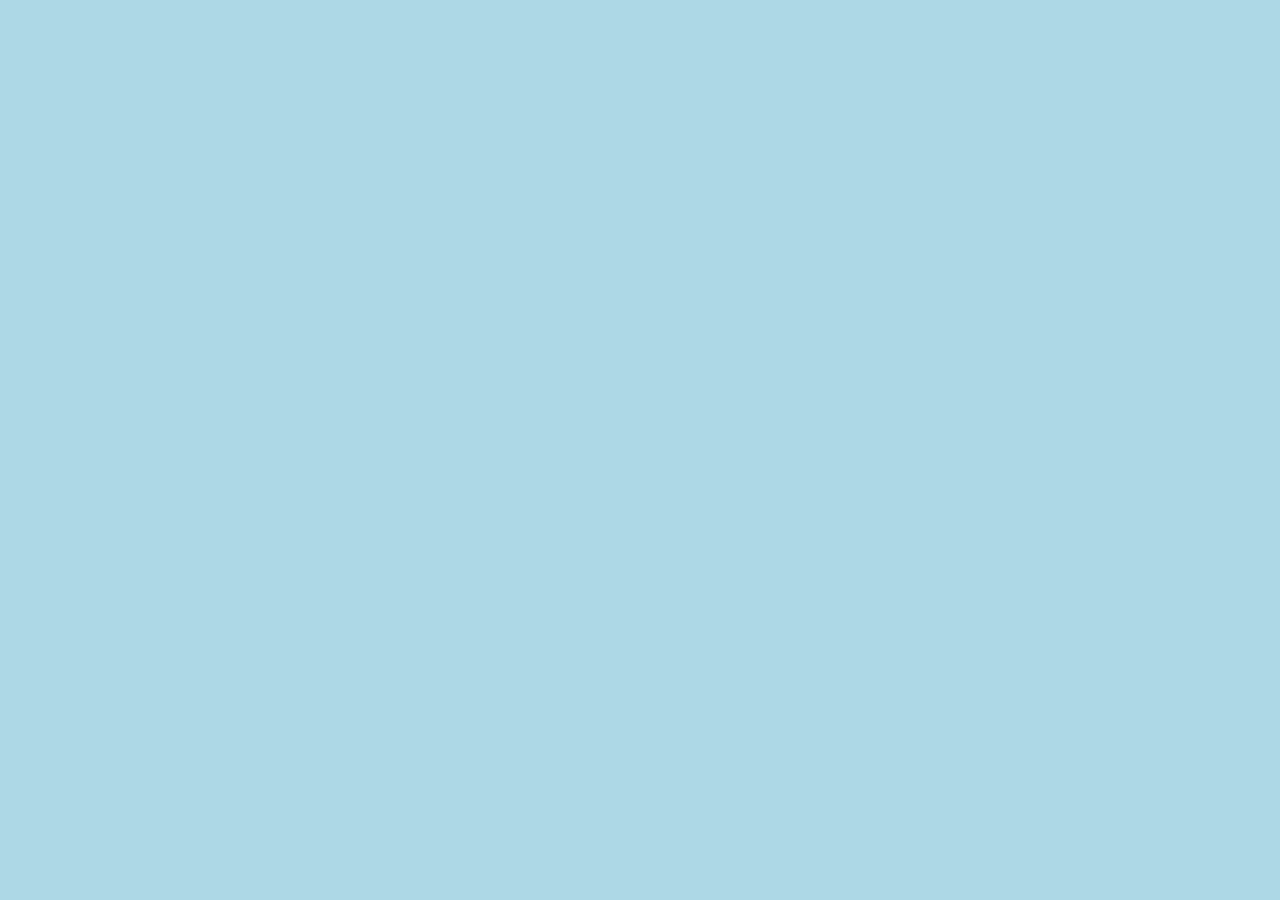
==== index.html @ 4325cd46 "Initial setup" ====
<!DOCTYPE html>
<html lang="en">
<head>
    <meta charset="UTF-8">
    <meta name="viewport" content="width=device-width, initial-scale=1.0">
    <title>Home Page</title>
    <link rel="stylesheet" href="css/style.css">
</head>
<body>
    
</body>
</html>
---- css/style.css ----
body {
    background-color: lightblue;
}
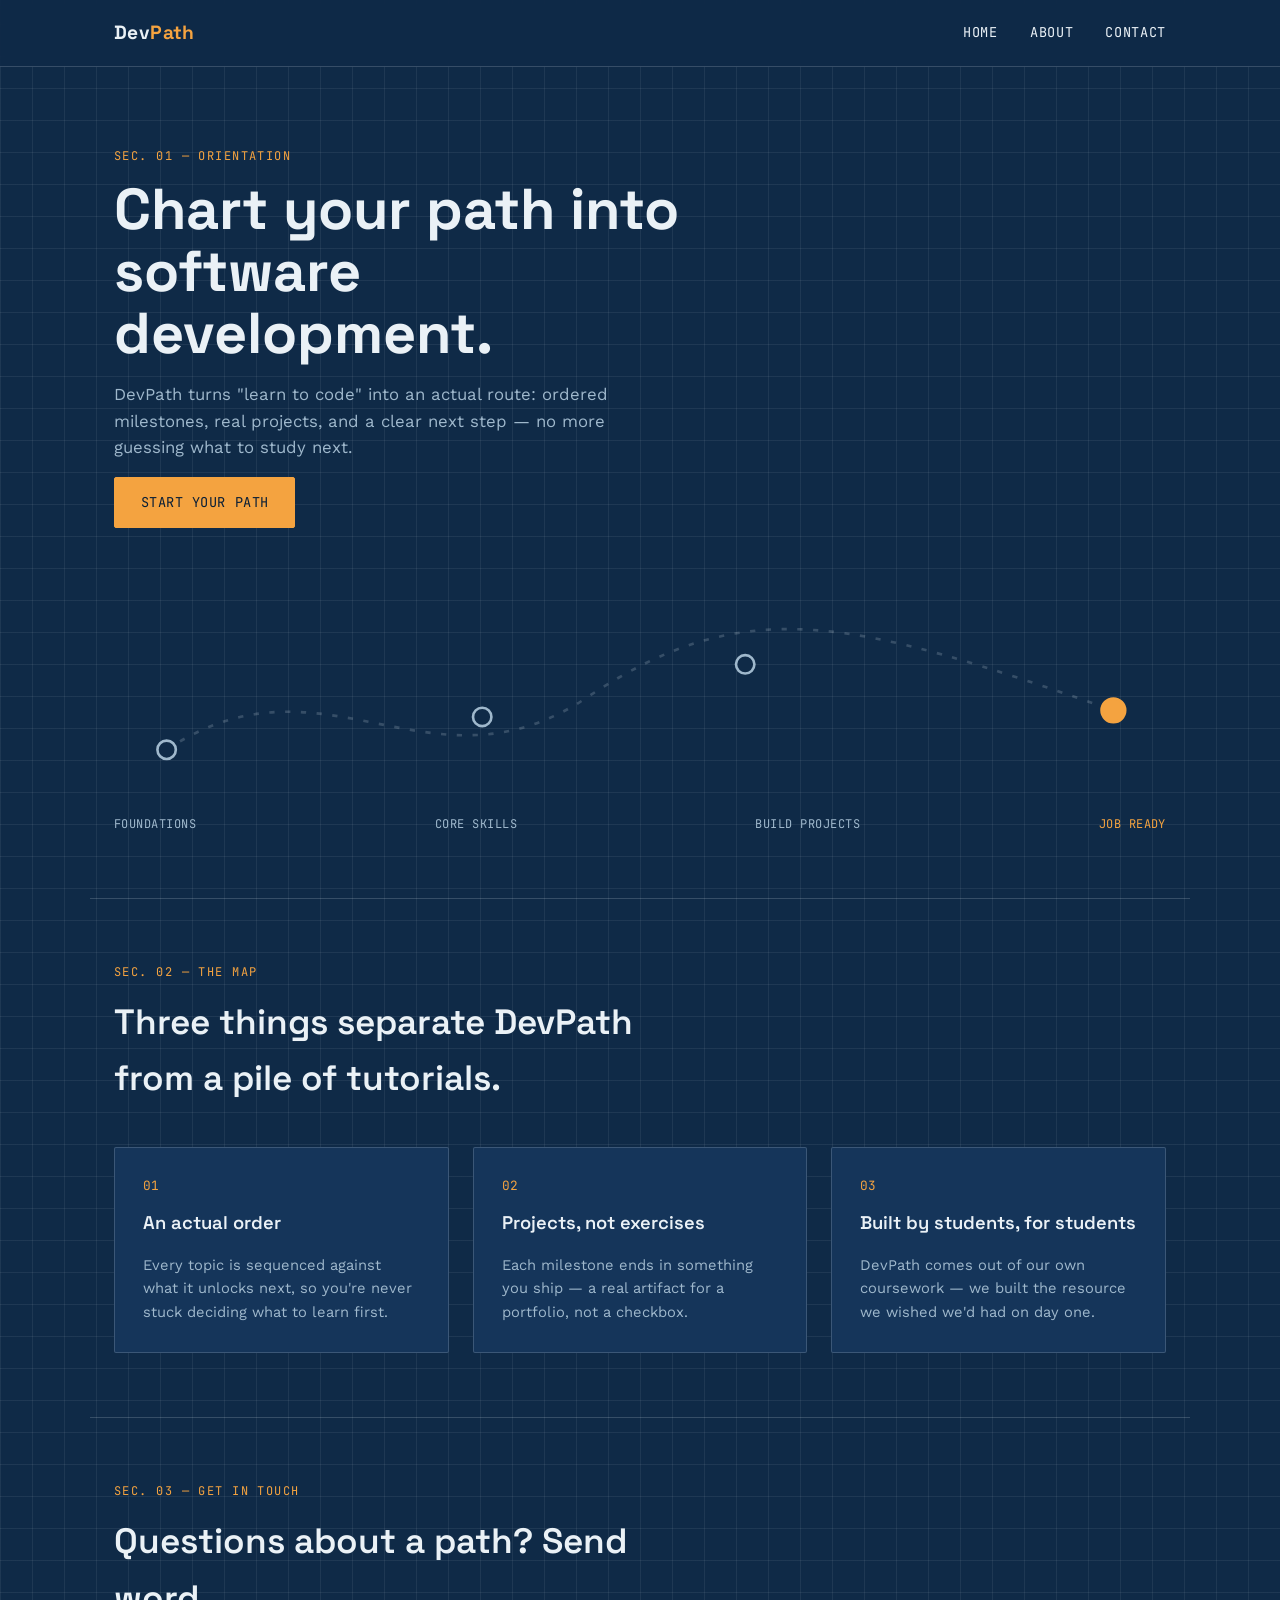
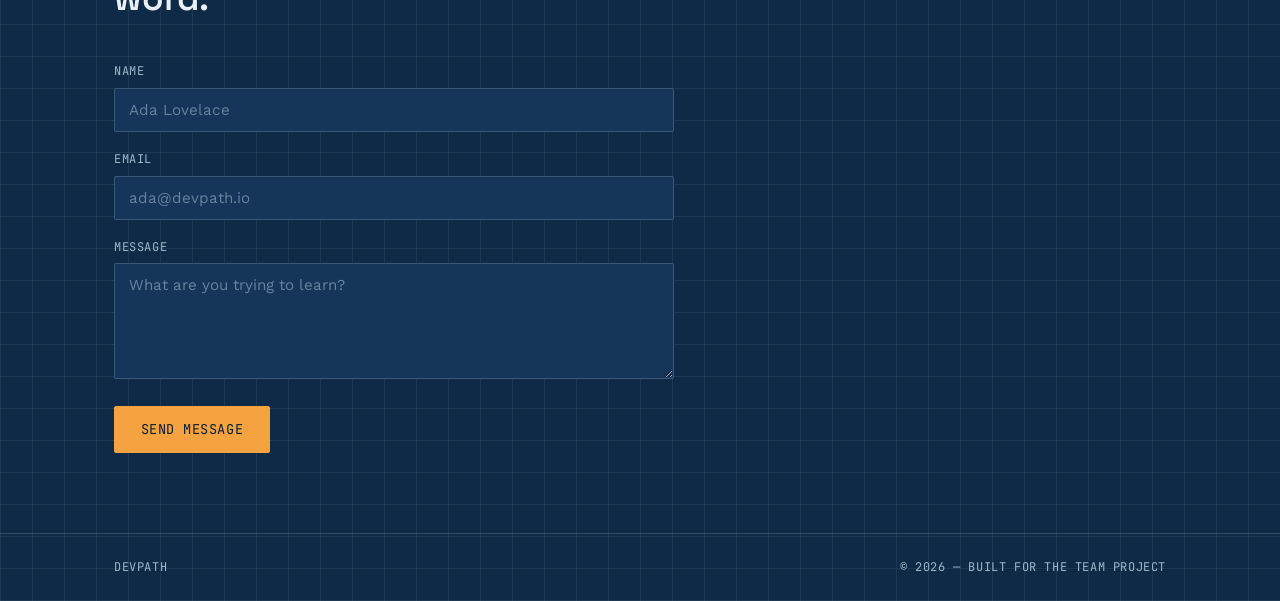
==== commit dd635d46: "Add files via upload" ====
--- a/index.html
+++ b/index.html
@@ -1,12 +1,102 @@
 <!DOCTYPE html>
 <html lang="en">
 <head>
-    <meta charset="UTF-8">
-    <meta name="viewport" content="width=device-width, initial-scale=1.0">
-    <title>Home Page</title>
-    <link rel="stylesheet" href="css/style.css">
+  <meta charset="UTF-8">
+  <meta name="viewport" content="width=device-width, initial-scale=1.0">
+  <title>DevPath — Chart Your Path Into Software</title>
+  <link rel="preconnect" href="https://fonts.googleapis.com">
+  <link href="https://fonts.googleapis.com/css2?family=JetBrains+Mono:wght@400;500&family=Space+Grotesk:wght@500;600;700&family=Work+Sans:wght@400;500;600&display=swap" rel="stylesheet">
+  <link rel="stylesheet" href="css/style.css">
 </head>
 <body>
-    
+
+  <header class="nav">
+    <div class="nav__inner">
+      <a href="#home" class="nav__logo">Dev<span>Path</span></a>
+      <nav class="nav__links">
+        <a href="#home">Home</a>
+        <a href="#about">About</a>
+        <a href="#contact">Contact</a>
+      </nav>
+    </div>
+  </header>
+
+  <main>
+    <section class="hero" id="home">
+      <div class="hero__content">
+        <p class="eyebrow">Sec. 01 — Orientation</p>
+        <h1>Chart your path into software development.</h1>
+        <p class="hero__lede">DevPath turns "learn to code" into an actual route: ordered milestones, real projects, and a clear next step — no more guessing what to study next.</p>
+        <a href="#contact" class="btn btn--primary">Start your path</a>
+      </div>
+
+      <div class="roadmap" aria-hidden="true">
+        <svg viewBox="0 0 800 160" preserveAspectRatio="xMidYMid meet">
+          <path id="roadmap-line" d="M40,120 C160,40 240,160 360,80 S560,20 760,90" />
+          <g class="roadmap__node" transform="translate(40,120)"><circle r="7"/></g>
+          <g class="roadmap__node" transform="translate(280,95)"><circle r="7"/></g>
+          <g class="roadmap__node" transform="translate(480,55)"><circle r="7"/></g>
+          <g class="roadmap__node roadmap__node--active" transform="translate(760,90)"><circle r="9"/></g>
+        </svg>
+        <ul class="roadmap__labels">
+          <li>Foundations</li>
+          <li>Core skills</li>
+          <li>Build projects</li>
+          <li class="is-active">Job ready</li>
+        </ul>
+      </div>
+    </section>
+
+    <section class="about" id="about">
+      <div class="about__header">
+        <p class="eyebrow">Sec. 02 — The map</p>
+        <h2>Three things separate DevPath from a pile of tutorials.</h2>
+      </div>
+      <div class="about__grid">
+        <article class="card">
+          <span class="card__index">01</span>
+          <h3>An actual order</h3>
+          <p>Every topic is sequenced against what it unlocks next, so you're never stuck deciding what to learn first.</p>
+        </article>
+        <article class="card">
+          <span class="card__index">02</span>
+          <h3>Projects, not exercises</h3>
+          <p>Each milestone ends in something you ship — a real artifact for a portfolio, not a checkbox.</p>
+        </article>
+        <article class="card">
+          <span class="card__index">03</span>
+          <h3>Built by students, for students</h3>
+          <p>DevPath comes out of our own coursework — we built the resource we wished we'd had on day one.</p>
+        </article>
+      </div>
+    </section>
+
+    <section class="contact" id="contact">
+      <div class="contact__panel">
+        <p class="eyebrow">Sec. 03 — Get in touch</p>
+        <h2>Questions about a path? Send word.</h2>
+        <form class="contact__form" action="#" method="post">
+          <label for="name">Name</label>
+          <input type="text" id="name" name="name" placeholder="Ada Lovelace" required>
+
+          <label for="email">Email</label>
+          <input type="email" id="email" name="email" placeholder="ada@devpath.io" required>
+
+          <label for="message">Message</label>
+          <textarea id="message" name="message" rows="5" placeholder="What are you trying to learn?" required></textarea>
+
+          <button type="submit" class="btn btn--primary">Send message</button>
+        </form>
+      </div>
+    </section>
+  </main>
+
+  <footer class="footer">
+    <div class="footer__inner">
+      <span>DevPath</span>
+      <span>&copy; 2026 — built for the team project</span>
+    </div>
+  </footer>
+
 </body>
-</html>+</html>
--- a/css/style.css
+++ b/css/style.css
@@ -1,3 +1,251 @@
+:root {
+  --ink: #0F2A47;
+  --ink-deep: #0A1F36;
+  --panel: #15355A;
+  --grid-line: rgba(234, 241, 246, 0.07);
+  --paper: #EAF1F6;
+  --muted: #9FB8CC;
+  --accent: #F4A340;
+  --line: rgba(234, 241, 246, 0.18);
+  --radius: 2px;
+  --font-display: 'Space Grotesk', sans-serif;
+  --font-body: 'Work Sans', sans-serif;
+  --font-mono: 'JetBrains Mono', monospace;
+}
+
+* { box-sizing: border-box; }
+html { scroll-behavior: smooth; }
+
 body {
-    background-color: lightblue;
-}+  margin: 0;
+  background: var(--ink);
+  color: var(--paper);
+  font-family: var(--font-body);
+  line-height: 1.6;
+  background-image:
+    repeating-linear-gradient(0deg, var(--grid-line) 0 1px, transparent 1px 32px),
+    repeating-linear-gradient(90deg, var(--grid-line) 0 1px, transparent 1px 32px);
+}
+
+a { color: inherit; text-decoration: none; }
+img, svg { display: block; max-width: 100%; }
+
+.eyebrow {
+  font-family: var(--font-mono);
+  font-size: 0.75rem;
+  letter-spacing: 0.12em;
+  text-transform: uppercase;
+  color: var(--accent);
+  margin: 0 0 0.75rem;
+}
+
+h1, h2, h3 {
+  font-family: var(--font-display);
+  font-weight: 600;
+  margin: 0 0 1rem;
+  color: var(--paper);
+}
+h1 { font-size: clamp(2.2rem, 5vw, 3.6rem); line-height: 1.08; font-weight: 700; }
+h2 { font-size: clamp(1.6rem, 3vw, 2.2rem); }
+h3 { font-size: 1.15rem; }
+p { color: var(--muted); margin: 0 0 1rem; }
+
+/* Buttons */
+.btn {
+  display: inline-flex;
+  align-items: center;
+  gap: 0.5rem;
+  padding: 0.85rem 1.6rem;
+  font-family: var(--font-mono);
+  font-size: 0.85rem;
+  letter-spacing: 0.04em;
+  text-transform: uppercase;
+  border: 1px solid var(--accent);
+  border-radius: var(--radius);
+  cursor: pointer;
+  background: transparent;
+}
+.btn--primary {
+  background: var(--accent);
+  color: var(--ink-deep);
+  transition: background 0.2s ease, color 0.2s ease;
+}
+.btn--primary:hover { background: transparent; color: var(--accent); }
+.btn:focus-visible { outline: 2px solid var(--accent); outline-offset: 3px; }
+
+/* Nav */
+.nav {
+  position: sticky;
+  top: 0;
+  z-index: 10;
+  background: rgba(15, 42, 71, 0.9);
+  backdrop-filter: blur(6px);
+  border-bottom: 1px solid var(--line);
+}
+.nav__inner {
+  max-width: 1100px;
+  margin: 0 auto;
+  padding: 1.1rem 1.5rem;
+  display: flex;
+  align-items: center;
+  justify-content: space-between;
+}
+.nav__logo {
+  font-family: var(--font-display);
+  font-weight: 700;
+  font-size: 1.2rem;
+  letter-spacing: 0.02em;
+}
+.nav__logo span { color: var(--accent); }
+.nav__links {
+  display: flex;
+  gap: 2rem;
+  font-family: var(--font-mono);
+  font-size: 0.85rem;
+  text-transform: uppercase;
+  letter-spacing: 0.05em;
+}
+.nav__links a:hover { color: var(--accent); }
+.nav__links a:focus-visible { outline: 2px solid var(--accent); outline-offset: 4px; }
+
+/* Hero */
+.hero {
+  position: relative;
+  max-width: 1100px;
+  margin: 0 auto;
+  padding: 5rem 1.5rem 4rem;
+}
+.hero__content { max-width: 620px; }
+.hero__lede { font-size: 1.05rem; max-width: 520px; }
+
+.roadmap { margin-top: 4rem; }
+.roadmap svg { width: 100%; height: auto; overflow: visible; }
+#roadmap-line {
+  fill: none;
+  stroke: var(--line);
+  stroke-width: 2;
+  stroke-dasharray: 4 8;
+}
+.roadmap__node circle { fill: var(--ink); stroke: var(--muted); stroke-width: 2; }
+.roadmap__node--active circle {
+  fill: var(--accent);
+  stroke: var(--accent);
+  animation: pulse 2.4s ease-in-out infinite;
+  transform-origin: center;
+}
+@keyframes pulse {
+  0%, 100% { r: 9; opacity: 1; }
+  50% { r: 11; opacity: 0.75; }
+}
+.roadmap__labels {
+  display: flex;
+  justify-content: space-between;
+  list-style: none;
+  margin: 0.75rem 0 0;
+  padding: 0;
+  font-family: var(--font-mono);
+  font-size: 0.75rem;
+  color: var(--muted);
+  text-transform: uppercase;
+  letter-spacing: 0.04em;
+}
+.roadmap__labels .is-active { color: var(--accent); }
+
+@media (prefers-reduced-motion: reduce) {
+  .roadmap__node--active circle { animation: none; }
+  html { scroll-behavior: auto; }
+}
+
+/* About */
+.about {
+  max-width: 1100px;
+  margin: 0 auto;
+  padding: 4rem 1.5rem;
+  border-top: 1px solid var(--line);
+}
+.about__header { max-width: 560px; margin-bottom: 2.5rem; }
+.about__grid {
+  display: grid;
+  grid-template-columns: repeat(3, 1fr);
+  gap: 1.5rem;
+}
+.card {
+  background: var(--panel);
+  border: 1px solid var(--line);
+  border-radius: var(--radius);
+  padding: 1.75rem;
+}
+.card__index {
+  display: block;
+  font-family: var(--font-mono);
+  font-size: 0.8rem;
+  color: var(--accent);
+  margin-bottom: 0.75rem;
+}
+.card p { margin: 0; font-size: 0.92rem; }
+
+/* Contact */
+.contact {
+  max-width: 1100px;
+  margin: 0 auto;
+  padding: 4rem 1.5rem 5rem;
+  border-top: 1px solid var(--line);
+}
+.contact__panel { max-width: 560px; }
+.contact__form {
+  display: grid;
+  gap: 0.4rem;
+  margin-top: 1.5rem;
+}
+.contact__form label {
+  font-family: var(--font-mono);
+  font-size: 0.75rem;
+  text-transform: uppercase;
+  letter-spacing: 0.05em;
+  color: var(--muted);
+  margin-top: 0.75rem;
+}
+.contact__form input,
+.contact__form textarea {
+  background: var(--panel);
+  border: 1px solid var(--line);
+  border-radius: var(--radius);
+  padding: 0.75rem 0.9rem;
+  color: var(--paper);
+  font-family: var(--font-body);
+  font-size: 0.95rem;
+}
+.contact__form input::placeholder,
+.contact__form textarea::placeholder { color: rgba(159, 184, 204, 0.6); }
+.contact__form input:focus,
+.contact__form textarea:focus {
+  outline: 2px solid var(--accent);
+  outline-offset: 1px;
+  border-color: var(--accent);
+}
+.contact__form button { margin-top: 1.25rem; justify-self: start; }
+
+/* Footer */
+.footer { border-top: 1px solid var(--line); }
+.footer__inner {
+  max-width: 1100px;
+  margin: 0 auto;
+  padding: 1.5rem;
+  display: flex;
+  justify-content: space-between;
+  font-family: var(--font-mono);
+  font-size: 0.75rem;
+  color: var(--muted);
+  text-transform: uppercase;
+  letter-spacing: 0.05em;
+}
+
+/* Responsive */
+@media (max-width: 860px) {
+  .about__grid { grid-template-columns: 1fr; }
+}
+@media (max-width: 640px) {
+  .nav__links { gap: 1.2rem; }
+  .roadmap__labels { font-size: 0.65rem; }
+  .footer__inner { flex-direction: column; gap: 0.4rem; }
+}
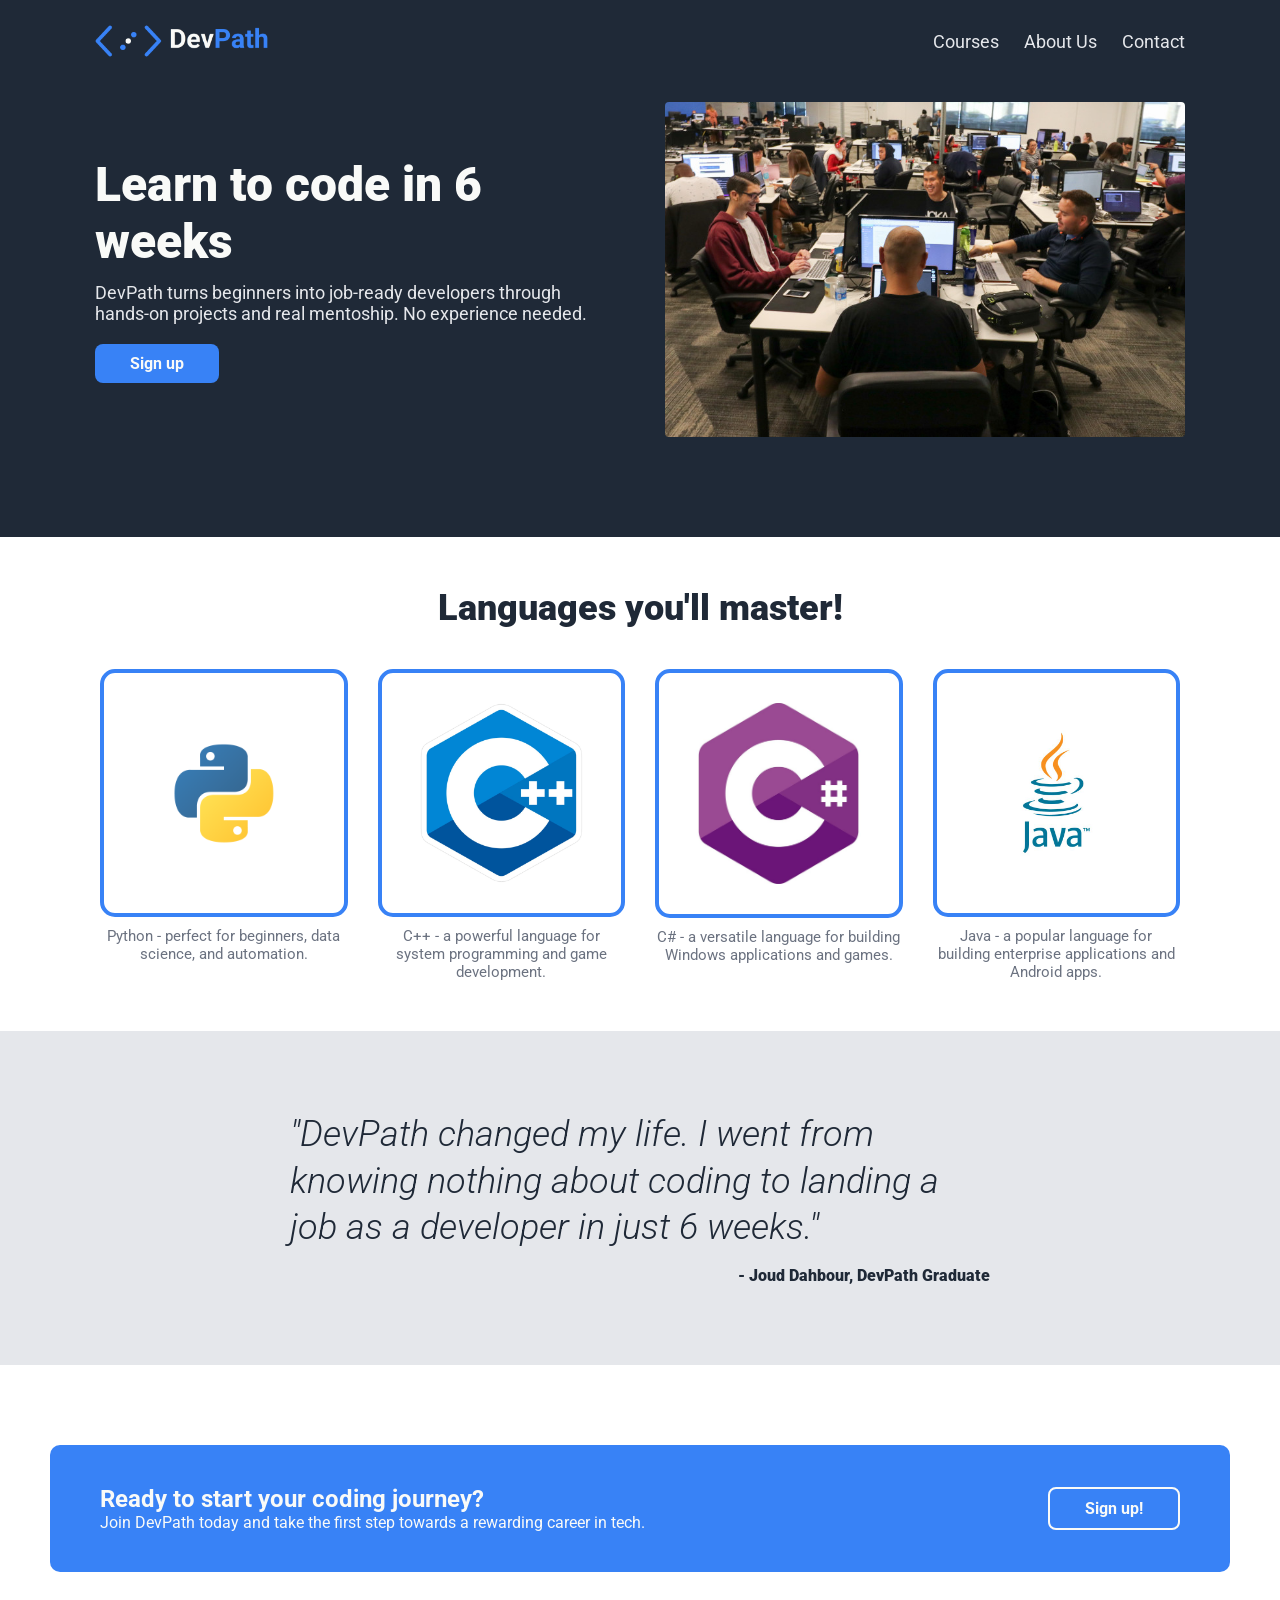
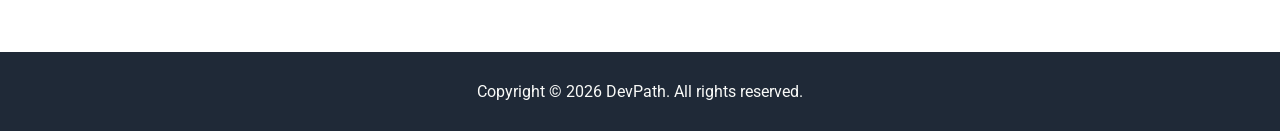
==== commit 450914f2: "Worked on the overall website in the index file and added images and resolved the merging error" ====
--- a/index.html
+++ b/index.html
@@ -1,5 +1,6 @@
 <!DOCTYPE html>
 <html lang="en">
+
 <head>
   <meta charset="UTF-8">
   <meta name="viewport" content="width=device-width, initial-scale=1.0">
@@ -8,95 +9,105 @@
   <link href="https://fonts.googleapis.com/css2?family=JetBrains+Mono:wght@400;500&family=Space+Grotesk:wght@500;600;700&family=Work+Sans:wght@400;500;600&display=swap" rel="stylesheet">
   <link rel="stylesheet" href="css/style.css">
 </head>
+
 <body>
+    <header class="hero">
+        <nav>
+            <a href="index.html" class="logo">
+                <img src="images/devpathlogo.png" alt="DevPath logo">
+            </a>
+            <ul>
+                <li><a href="courses.html">Courses</a></li>
+                <li><a href="about.html">About Us</a></li>
+                <li><a href="contact.html">Contact</a></li>
+            </ul>
+        </nav>
 
-  <header class="nav">
-    <div class="nav__inner">
-      <a href="#home" class="nav__logo">Dev<span>Path</span></a>
-      <nav class="nav__links">
-        <a href="#home">Home</a>
-        <a href="#about">About</a>
-        <a href="#contact">Contact</a>
-      </nav>
-    </div>
-  </header>
+        <section class="hero-content">
+            <article class="hero-text">
+                <h1>Learn to code in 6 weeks</h1>
+                <p>
+                    DevPath turns beginners into job-ready developers through hands-on projects and real mentoship. No
+                    experience needed.
+                </p>
+                <a href="contact.html" class="btn">Sign up</a>
+            </article>
 
-  <main>
-    <section class="hero" id="home">
-      <div class="hero__content">
-        <p class="eyebrow">Sec. 01 — Orientation</p>
-        <h1>Chart your path into software development.</h1>
-        <p class="hero__lede">DevPath turns "learn to code" into an actual route: ordered milestones, real projects, and a clear next step — no more guessing what to study next.</p>
-        <a href="#contact" class="btn btn--primary">Start your path</a>
-      </div>
+            <picture class="hero-image">
+                <source srcset="images/bootcamp.jpg" type="image/jpeg">
+                <img src="images/bootcamp.jpg" alt="A student writing code on a laptop">
+            </picture>
+        </section>
+    </header>
 
-      <div class="roadmap" aria-hidden="true">
-        <svg viewBox="0 0 800 160" preserveAspectRatio="xMidYMid meet">
-          <path id="roadmap-line" d="M40,120 C160,40 240,160 360,80 S560,20 760,90" />
-          <g class="roadmap__node" transform="translate(40,120)"><circle r="7"/></g>
-          <g class="roadmap__node" transform="translate(280,95)"><circle r="7"/></g>
-          <g class="roadmap__node" transform="translate(480,55)"><circle r="7"/></g>
-          <g class="roadmap__node roadmap__node--active" transform="translate(760,90)"><circle r="9"/></g>
-        </svg>
-        <ul class="roadmap__labels">
-          <li>Foundations</li>
-          <li>Core skills</li>
-          <li>Build projects</li>
-          <li class="is-active">Job ready</li>
-        </ul>
-      </div>
-    </section>
+    <main>
+        <section class="info">
+            <h2>Languages you'll master!</h2>
+            <section class="cards">
+                <article class="card">
+                    <picture>
+                        <source srcset="images/Python.png" type="image/png">
+                        <img src="images/Python.png" alt="Python logo">
+                    </picture>
+                    <p>
+                        Python - perfect for beginners, data science, and automation.
+                    </p>
+                </article>
+                <article class="card">
+                    <picture>
+                        <source srcset="images/cplusplus.jpg" type="image/jpeg">
+                        <img src="images/cplusplus.jpg" alt="C++ logo">
+                    </picture>
+                    <p>
+                        C++ - a powerful language for system programming and game development.
+                    </p>
+                </article>
+                <article class="card">
+                    <picture>
+                        <source srcset="images/csharp.jpg" type="image/jpeg">
+                        <img src="images/csharp.jpg" alt="C# logo">
+                    </picture>
+                    <p>
+                        C# - a versatile language for building Windows applications and games.
+                    </p>
+                </article>
+                <article class="card">
+                    <picture>
+                        <source srcset="images/Java.jpg" type="image/jpeg">
+                        <img src="images/Java.jpg" alt="Java logo">
+                    </picture>
+                    <p>
+                        Java - a popular language for building enterprise applications and Android apps.
+                    </p>
+                </article>
+            </section>
+        </section>
 
-    <section class="about" id="about">
-      <div class="about__header">
-        <p class="eyebrow">Sec. 02 — The map</p>
-        <h2>Three things separate DevPath from a pile of tutorials.</h2>
-      </div>
-      <div class="about__grid">
-        <article class="card">
-          <span class="card__index">01</span>
-          <h3>An actual order</h3>
-          <p>Every topic is sequenced against what it unlocks next, so you're never stuck deciding what to learn first.</p>
-        </article>
-        <article class="card">
-          <span class="card__index">02</span>
-          <h3>Projects, not exercises</h3>
-          <p>Each milestone ends in something you ship — a real artifact for a portfolio, not a checkbox.</p>
-        </article>
-        <article class="card">
-          <span class="card__index">03</span>
-          <h3>Built by students, for students</h3>
-          <p>DevPath comes out of our own coursework — we built the resource we wished we'd had on day one.</p>
-        </article>
-      </div>
-    </section>
+        <section class="quote">
+            <blockquote>
+                <p>
+                    "DevPath changed my life. I went from knowing nothing about coding to landing a job as a developer
+                    in just 6 weeks."
+                </p>
+                <cite>- Joud Dahbour, DevPath Graduate</cite>
+            </blockquote>
+        </section>
 
-    <section class="contact" id="contact">
-      <div class="contact__panel">
-        <p class="eyebrow">Sec. 03 — Get in touch</p>
-        <h2>Questions about a path? Send word.</h2>
-        <form class="contact__form" action="#" method="post">
-          <label for="name">Name</label>
-          <input type="text" id="name" name="name" placeholder="Ada Lovelace" required>
+        <section class="cta">
+            <article class="cta-text">
+                <h2>Ready to start your coding journey?</h2>
+                <p>
+                    Join DevPath today and take the first step towards a rewarding career in tech.
+                </p>
+            </article>
+            
+            <a href="contact.html" class="btn">Sign up!</a>
+        </section>
+    </main>
 
-          <label for="email">Email</label>
-          <input type="email" id="email" name="email" placeholder="ada@devpath.io" required>
+    <footer class="site-footer">
+        <p>Copyright &copy; 2026 DevPath. All rights reserved.</p>
+    </footer>
+</body>
 
-          <label for="message">Message</label>
-          <textarea id="message" name="message" rows="5" placeholder="What are you trying to learn?" required></textarea>
-
-          <button type="submit" class="btn btn--primary">Send message</button>
-        </form>
-      </div>
-    </section>
-  </main>
-
-  <footer class="footer">
-    <div class="footer__inner">
-      <span>DevPath</span>
-      <span>&copy; 2026 — built for the team project</span>
-    </div>
-  </footer>
-
-</body>
 </html>
--- a/css/style.css
+++ b/css/style.css
@@ -1,251 +1,320 @@
-:root {
-  --ink: #0F2A47;
-  --ink-deep: #0A1F36;
-  --panel: #15355A;
-  --grid-line: rgba(234, 241, 246, 0.07);
-  --paper: #EAF1F6;
-  --muted: #9FB8CC;
-  --accent: #F4A340;
-  --line: rgba(234, 241, 246, 0.18);
-  --radius: 2px;
-  --font-display: 'Space Grotesk', sans-serif;
-  --font-body: 'Work Sans', sans-serif;
-  --font-mono: 'JetBrains Mono', monospace;
-}
-
-* { box-sizing: border-box; }
-html { scroll-behavior: smooth; }
+* {
+    margin: 0;
+    padding: 0;
+    box-sizing: border-box;
+}
 
 body {
-  margin: 0;
-  background: var(--ink);
-  color: var(--paper);
-  font-family: var(--font-body);
-  line-height: 1.6;
-  background-image:
-    repeating-linear-gradient(0deg, var(--grid-line) 0 1px, transparent 1px 32px),
-    repeating-linear-gradient(90deg, var(--grid-line) 0 1px, transparent 1px 32px);
-}
-
-a { color: inherit; text-decoration: none; }
-img, svg { display: block; max-width: 100%; }
-
-.eyebrow {
-  font-family: var(--font-mono);
-  font-size: 0.75rem;
-  letter-spacing: 0.12em;
-  text-transform: uppercase;
-  color: var(--accent);
-  margin: 0 0 0.75rem;
-}
-
-h1, h2, h3 {
-  font-family: var(--font-display);
-  font-weight: 600;
-  margin: 0 0 1rem;
-  color: var(--paper);
-}
-h1 { font-size: clamp(2.2rem, 5vw, 3.6rem); line-height: 1.08; font-weight: 700; }
-h2 { font-size: clamp(1.6rem, 3vw, 2.2rem); }
-h3 { font-size: 1.15rem; }
-p { color: var(--muted); margin: 0 0 1rem; }
-
-/* Buttons */
+    font-family: 'Roboto', sans-serif;
+    font-weight: 400;
+    color: #1F2937;
+}
+
+.hero {
+    background-color: #1F2937;
+    color: #F9FAF8;
+    padding: 20px 95px 100px;
+}
+
+nav {
+    display: flex;
+    justify-content: space-between;
+    align-items: center;
+    padding: 1px 0;
+}
+
+.logo img {
+    height: 40px;
+    width: auto;
+    display: block;
+    margin-left: -4px;
+}
+
+nav ul {
+    display: flex;
+    list-style: none;
+    gap: 25px;
+}
+
+nav ul li a {
+    font-size: 18px;
+    font-weight: 400;
+    color: #E5E7EB;
+    text-decoration: none;
+}
+
+.hero-content {
+    display: flex;
+    align-items: center;
+    gap: 50px;
+    margin-top: 40px;
+}
+
+.hero-text {
+    flex: 1;
+}
+
+.hero-text h1 {
+    font-size: 48px;
+    font-weight: 800;
+    color: #F9FAF8;
+}
+
+.hero-text p {
+    font-size: 18px;
+    font-weight: 400;
+    color: #E5E7EB;
+    margin: 12px 0 20px;
+}
+
 .btn {
-  display: inline-flex;
-  align-items: center;
-  gap: 0.5rem;
-  padding: 0.85rem 1.6rem;
-  font-family: var(--font-mono);
-  font-size: 0.85rem;
-  letter-spacing: 0.04em;
-  text-transform: uppercase;
-  border: 1px solid var(--accent);
-  border-radius: var(--radius);
-  cursor: pointer;
-  background: transparent;
-}
-.btn--primary {
-  background: var(--accent);
-  color: var(--ink-deep);
-  transition: background 0.2s ease, color 0.2s ease;
-}
-.btn--primary:hover { background: transparent; color: var(--accent); }
-.btn:focus-visible { outline: 2px solid var(--accent); outline-offset: 3px; }
-
-/* Nav */
-.nav {
-  position: sticky;
-  top: 0;
-  z-index: 10;
-  background: rgba(15, 42, 71, 0.9);
-  backdrop-filter: blur(6px);
-  border-bottom: 1px solid var(--line);
-}
-.nav__inner {
-  max-width: 1100px;
-  margin: 0 auto;
-  padding: 1.1rem 1.5rem;
-  display: flex;
-  align-items: center;
-  justify-content: space-between;
-}
-.nav__logo {
-  font-family: var(--font-display);
-  font-weight: 700;
-  font-size: 1.2rem;
-  letter-spacing: 0.02em;
-}
-.nav__logo span { color: var(--accent); }
-.nav__links {
-  display: flex;
-  gap: 2rem;
-  font-family: var(--font-mono);
-  font-size: 0.85rem;
-  text-transform: uppercase;
-  letter-spacing: 0.05em;
-}
-.nav__links a:hover { color: var(--accent); }
-.nav__links a:focus-visible { outline: 2px solid var(--accent); outline-offset: 4px; }
-
-/* Hero */
-.hero {
-  position: relative;
-  max-width: 1100px;
-  margin: 0 auto;
-  padding: 5rem 1.5rem 4rem;
-}
-.hero__content { max-width: 620px; }
-.hero__lede { font-size: 1.05rem; max-width: 520px; }
-
-.roadmap { margin-top: 4rem; }
-.roadmap svg { width: 100%; height: auto; overflow: visible; }
-#roadmap-line {
-  fill: none;
-  stroke: var(--line);
-  stroke-width: 2;
-  stroke-dasharray: 4 8;
-}
-.roadmap__node circle { fill: var(--ink); stroke: var(--muted); stroke-width: 2; }
-.roadmap__node--active circle {
-  fill: var(--accent);
-  stroke: var(--accent);
-  animation: pulse 2.4s ease-in-out infinite;
-  transform-origin: center;
-}
-@keyframes pulse {
-  0%, 100% { r: 9; opacity: 1; }
-  50% { r: 11; opacity: 0.75; }
-}
-.roadmap__labels {
-  display: flex;
-  justify-content: space-between;
-  list-style: none;
-  margin: 0.75rem 0 0;
-  padding: 0;
-  font-family: var(--font-mono);
-  font-size: 0.75rem;
-  color: var(--muted);
-  text-transform: uppercase;
-  letter-spacing: 0.04em;
-}
-.roadmap__labels .is-active { color: var(--accent); }
-
-@media (prefers-reduced-motion: reduce) {
-  .roadmap__node--active circle { animation: none; }
-  html { scroll-behavior: auto; }
-}
-
-/* About */
-.about {
-  max-width: 1100px;
-  margin: 0 auto;
-  padding: 4rem 1.5rem;
-  border-top: 1px solid var(--line);
-}
-.about__header { max-width: 560px; margin-bottom: 2.5rem; }
-.about__grid {
-  display: grid;
-  grid-template-columns: repeat(3, 1fr);
-  gap: 1.5rem;
-}
+    display: inline-block;
+    background-color: #3882F6;
+    color: #F9FAF8;
+    text-decoration: none;
+    padding: 10px 35px;
+    border-radius: 8px;
+    font-weight: 700;
+}
+
+.hero-image {
+    flex: 1;
+    min-height: 280px;
+    background-color: #1F2937;
+    border-radius: 4px;
+    display: flex;
+    align-items: center;
+    justify-content: center;
+}
+
+.hero-image img {
+    width: 100%;
+    height: 100%;
+    object-fit: cover;
+    border-radius: 4px;
+}
+
+.info {
+    text-align: center;
+    padding: 50px 100px;
+}
+
+.info h2 {
+    font-size: 36px;
+    font-weight: 800;
+    color: #1F2937;
+}
+
+.cards {
+    display: flex;
+    justify-content: center;
+    gap: 30px;
+    margin-top: 40px;
+}
+
 .card {
-  background: var(--panel);
-  border: 1px solid var(--line);
-  border-radius: var(--radius);
-  padding: 1.75rem;
-}
-.card__index {
-  display: block;
-  font-family: var(--font-mono);
-  font-size: 0.8rem;
-  color: var(--accent);
-  margin-bottom: 0.75rem;
-}
-.card p { margin: 0; font-size: 0.92rem; }
-
-/* Contact */
-.contact {
-  max-width: 1100px;
-  margin: 0 auto;
-  padding: 4rem 1.5rem 5rem;
-  border-top: 1px solid var(--line);
-}
-.contact__panel { max-width: 560px; }
-.contact__form {
-  display: grid;
-  gap: 0.4rem;
-  margin-top: 1.5rem;
-}
-.contact__form label {
-  font-family: var(--font-mono);
-  font-size: 0.75rem;
-  text-transform: uppercase;
-  letter-spacing: 0.05em;
-  color: var(--muted);
-  margin-top: 0.75rem;
-}
-.contact__form input,
-.contact__form textarea {
-  background: var(--panel);
-  border: 1px solid var(--line);
-  border-radius: var(--radius);
-  padding: 0.75rem 0.9rem;
-  color: var(--paper);
-  font-family: var(--font-body);
-  font-size: 0.95rem;
-}
-.contact__form input::placeholder,
-.contact__form textarea::placeholder { color: rgba(159, 184, 204, 0.6); }
-.contact__form input:focus,
-.contact__form textarea:focus {
-  outline: 2px solid var(--accent);
-  outline-offset: 1px;
-  border-color: var(--accent);
-}
-.contact__form button { margin-top: 1.25rem; justify-self: start; }
-
-/* Footer */
-.footer { border-top: 1px solid var(--line); }
-.footer__inner {
-  max-width: 1100px;
-  margin: 0 auto;
-  padding: 1.5rem;
-  display: flex;
-  justify-content: space-between;
-  font-family: var(--font-mono);
-  font-size: 0.75rem;
-  color: var(--muted);
-  text-transform: uppercase;
-  letter-spacing: 0.05em;
-}
-
-/* Responsive */
-@media (max-width: 860px) {
-  .about__grid { grid-template-columns: 1fr; }
-}
-@media (max-width: 640px) {
-  .nav__links { gap: 1.2rem; }
-  .roadmap__labels { font-size: 0.65rem; }
-  .footer__inner { flex-direction: column; gap: 0.4rem; }
-}
+    flex: 1;
+    display: flex;
+    flex-direction: column;
+    align-items: center;
+    text-align: center;
+}
+
+.card picture {
+    width: 100%;
+    aspect-ratio: 1 / 1;
+    border: 4px solid #3882F6;
+    border-radius: 15px;
+    background-color: #fff;
+    display: flex;
+    align-items: center;
+    justify-content: center;
+    padding: 30px;
+}
+
+.card img {
+    max-width: 100%;
+    max-height: 100%;
+    object-fit: contain;
+}
+
+.card h3 {
+    margin: 15px 0 10px;
+}
+
+.card p {
+    margin-top: 10px;
+    font-size: 15px;
+    color: #6B7280;
+}
+
+.quote {
+    background-color: #E5E7EB;
+    padding: 80px 250px;
+}
+
+.quote blockquote {
+    max-width: 700px;
+    margin: 0 auto;
+}
+
+.quote blockquote p {
+    font-size: 36px;
+    font-weight: 300;
+    font-style: italic;
+    color: #1F2937;
+    line-height: 1.3;
+}
+
+.quote cite {
+    display: block;
+    text-align: right;
+    margin-top: 15px;
+    font-style: normal;
+    font-weight: 750;
+}
+
+.cta {
+    display: flex;
+    justify-content: space-between;
+    align-items: center;
+    background-color: #3882F6;
+    color: #F9FAF8;
+    margin: 80px 50px;
+    padding: 40px 50px;
+    border-radius: 10px;
+}
+
+.cta h2 {
+    color: #F9FAF8;
+}
+
+.cta .btn {
+    border: 2px solid #F9FAF8;
+}
+
+.about,
+.courses,
+.contact-info {
+    padding: 50px 100px;
+}
+
+.about h2,
+.courses h2,
+.contact-info h2 {
+    margin-bottom: 15px;
+}
+
+.about p {
+    margin-bottom: 20px;
+}
+
+form {
+    display: flex;
+    flex-direction: column;
+    max-width: 500px;
+    gap: 10px;
+}
+
+input,
+textarea {
+    padding: 10px;
+    border: 1px solid #ccc;
+    border-radius: 5px;
+    font-family: 'Roboto', sans-serif;
+}
+
+button {
+    background-color: #3882F6;
+    color: #F9FAF8;
+    border: none;
+    padding: 12px;
+    border-radius: 8px;
+    font-weight: 700;
+    cursor: pointer;
+}
+
+.site-footer {
+    background-color: #1F2937;
+    color: #F9FAF8;
+    text-align: center;
+    padding: 30px;
+}
+
+@media (max-width: 768px) {
+    .hero {
+        padding: 20px 30px 40px;
+    }
+
+    nav {
+        flex-direction: column;
+        gap: 15px;
+    }
+
+    .hero-content {
+        flex-direction: column;
+        text-align: center;
+    }
+
+    .cards {
+        flex-direction: column;
+    }
+
+    .quote {
+        padding: 40px 30px;
+    }
+
+    .quote blockquote p {
+        font-size: 24px;
+    }
+
+    .cta {
+        flex-direction: column;
+        gap: 20px;
+        margin: 40px 30px;
+        text-align: center;
+    }
+
+    .info,
+    .about,
+    .courses,
+    .contact-info {
+        padding: 40px 30px;
+    }
+}
+
+@font-face {
+    font-family: 'Roboto';
+    src: url('../fonts/Roboto-Light.ttf');
+    font-weight: 300;
+    font-style: normal;
+}
+
+@font-face {
+    font-family: 'Roboto';
+    src: url('../fonts/Roboto-LightItalic.ttf');
+    font-weight: 300;
+    font-style: italic;
+}
+
+@font-face {
+    font-family: 'Roboto';
+    src: url('../fonts/Roboto-Regular.ttf');
+    font-weight: 400;
+    font-style: normal;
+}
+
+@font-face {
+    font-family: 'Roboto';
+    src: url('../fonts/Roboto-Bold.ttf');
+    font-weight: 700;
+    font-style: normal;
+}
+
+@font-face {
+    font-family: 'Roboto';
+    src: url('../fonts/Roboto-Black.ttf');
+    font-weight: 800;
+    font-style: normal;
+}
+
